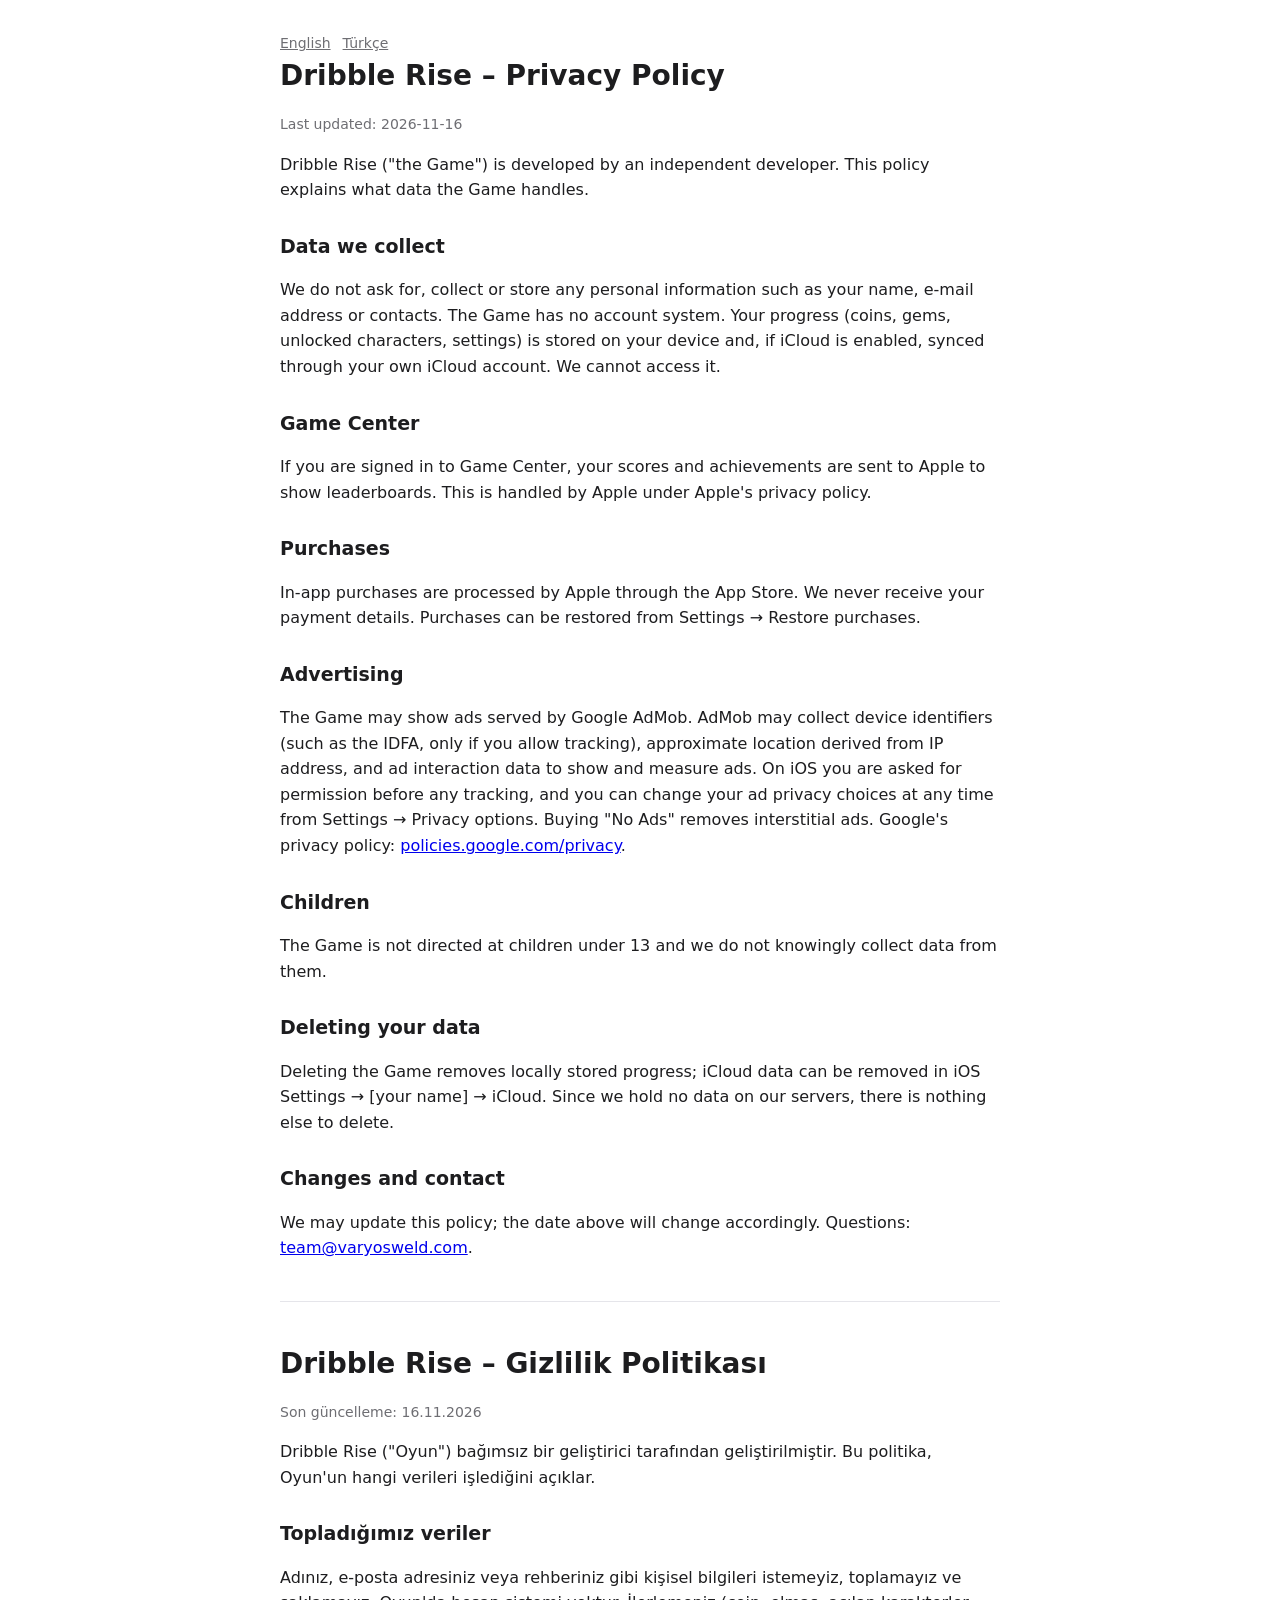
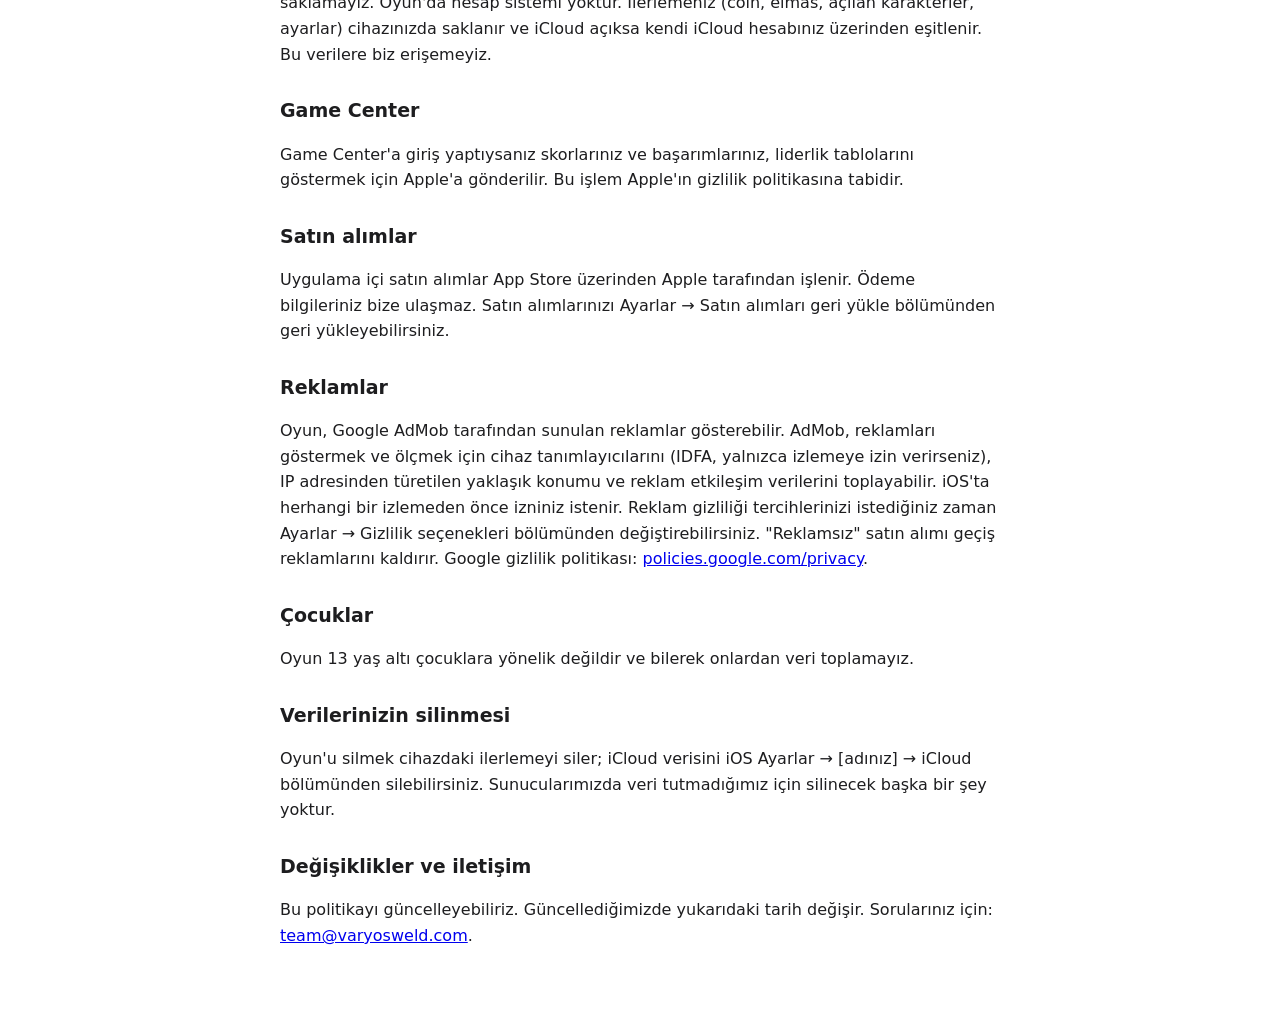
==== dribble-rise/privacy/index.html @ df45b919 "Dribble Rise privacy policy Co-Authored-By: Claude Opus 5.5 <noreply@anthropic.com>" ====
<!doctype html>
<html lang="en">
<head>
<meta charset="utf-8">
<meta name="viewport" content="width=device-width, initial-scale=1">
<title>Dribble Rise – Privacy Policy</title>
<style>
  :root { --bg:#fff; --fg:#1d1d1f; --muted:#6e6e73; --line:#e5e5ea; }
  @media (prefers-color-scheme: dark) { :root { --bg:#111; --fg:#f2f2f7; --muted:#a1a1a6; --line:#2c2c2e; } }
  body { margin:0; background:var(--bg); color:var(--fg); font:16px/1.6 -apple-system, system-ui, sans-serif; }
  main { max-width:720px; margin:0 auto; padding:32px 16px 64px; }
  h1 { font-size:28px; margin:0 0 4px; } h2 { font-size:19px; margin:28px 0 6px; }
  .muted { color:var(--muted); font-size:14px; } hr { border:0; border-top:1px solid var(--line); margin:40px 0; }
  nav a { color:inherit; margin-right:12px; }
</style>
</head>
<body>
<main>
<nav class="muted"><a href="#en">English</a><a href="#tr">Türkçe</a></nav>

<section id="en">
<h1>Dribble Rise – Privacy Policy</h1>
<p class="muted">Last updated: 2026-11-16</p>
<p>Dribble Rise ("the Game") is developed by an independent developer. This policy explains what data the Game handles.</p>
<h2>Data we collect</h2>
<p>We do not ask for, collect or store any personal information such as your name, e-mail address or contacts. The Game has no account system. Your progress (coins, gems, unlocked characters, settings) is stored on your device and, if iCloud is enabled, synced through your own iCloud account. We cannot access it.</p>
<h2>Game Center</h2>
<p>If you are signed in to Game Center, your scores and achievements are sent to Apple to show leaderboards. This is handled by Apple under Apple's privacy policy.</p>
<h2>Purchases</h2>
<p>In-app purchases are processed by Apple through the App Store. We never receive your payment details. Purchases can be restored from Settings → Restore purchases.</p>
<h2>Advertising</h2>
<p>The Game may show ads served by Google AdMob. AdMob may collect device identifiers (such as the IDFA, only if you allow tracking), approximate location derived from IP address, and ad interaction data to show and measure ads. On iOS you are asked for permission before any tracking, and you can change your ad privacy choices at any time from Settings → Privacy options. Buying "No Ads" removes interstitial ads. Google's privacy policy: <a href="https://policies.google.com/privacy">policies.google.com/privacy</a>.</p>
<h2>Children</h2>
<p>The Game is not directed at children under 13 and we do not knowingly collect data from them.</p>
<h2>Deleting your data</h2>
<p>Deleting the Game removes locally stored progress; iCloud data can be removed in iOS Settings → [your name] → iCloud. Since we hold no data on our servers, there is nothing else to delete.</p>
<h2>Changes and contact</h2>
<p>We may update this policy; the date above will change accordingly. Questions: <span id="contact-en"><a href="mailto:team@varyosweld.com">team@varyosweld.com</a></span>.</p>
</section>

<hr>

<section id="tr">
<h1>Dribble Rise – Gizlilik Politikası</h1>
<p class="muted">Son güncelleme: 16.11.2026</p>
<p>Dribble Rise ("Oyun") bağımsız bir geliştirici tarafından geliştirilmiştir. Bu politika, Oyun'un hangi verileri işlediğini açıklar.</p>
<h2>Topladığımız veriler</h2>
<p>Adınız, e-posta adresiniz veya rehberiniz gibi kişisel bilgileri istemeyiz, toplamayız ve saklamayız. Oyun'da hesap sistemi yoktur. İlerlemeniz (coin, elmas, açılan karakterler, ayarlar) cihazınızda saklanır ve iCloud açıksa kendi iCloud hesabınız üzerinden eşitlenir. Bu verilere biz erişemeyiz.</p>
<h2>Game Center</h2>
<p>Game Center'a giriş yaptıysanız skorlarınız ve başarımlarınız, liderlik tablolarını göstermek için Apple'a gönderilir. Bu işlem Apple'ın gizlilik politikasına tabidir.</p>
<h2>Satın alımlar</h2>
<p>Uygulama içi satın alımlar App Store üzerinden Apple tarafından işlenir. Ödeme bilgileriniz bize ulaşmaz. Satın alımlarınızı Ayarlar → Satın alımları geri yükle bölümünden geri yükleyebilirsiniz.</p>
<h2>Reklamlar</h2>
<p>Oyun, Google AdMob tarafından sunulan reklamlar gösterebilir. AdMob, reklamları göstermek ve ölçmek için cihaz tanımlayıcılarını (IDFA, yalnızca izlemeye izin verirseniz), IP adresinden türetilen yaklaşık konumu ve reklam etkileşim verilerini toplayabilir. iOS'ta herhangi bir izlemeden önce izniniz istenir. Reklam gizliliği tercihlerinizi istediğiniz zaman Ayarlar → Gizlilik seçenekleri bölümünden değiştirebilirsiniz. "Reklamsız" satın alımı geçiş reklamlarını kaldırır. Google gizlilik politikası: <a href="https://policies.google.com/privacy">policies.google.com/privacy</a>.</p>
<h2>Çocuklar</h2>
<p>Oyun 13 yaş altı çocuklara yönelik değildir ve bilerek onlardan veri toplamayız.</p>
<h2>Verilerinizin silinmesi</h2>
<p>Oyun'u silmek cihazdaki ilerlemeyi siler; iCloud verisini iOS Ayarlar → [adınız] → iCloud bölümünden silebilirsiniz. Sunucularımızda veri tutmadığımız için silinecek başka bir şey yoktur.</p>
<h2>Değişiklikler ve iletişim</h2>
<p>Bu politikayı güncelleyebiliriz. Güncellediğimizde yukarıdaki tarih değişir. Sorularınız için: <span id="contact-tr"><a href="mailto:team@varyosweld.com">team@varyosweld.com</a></span>.</p>
</section>
</main>
</body>
</html>
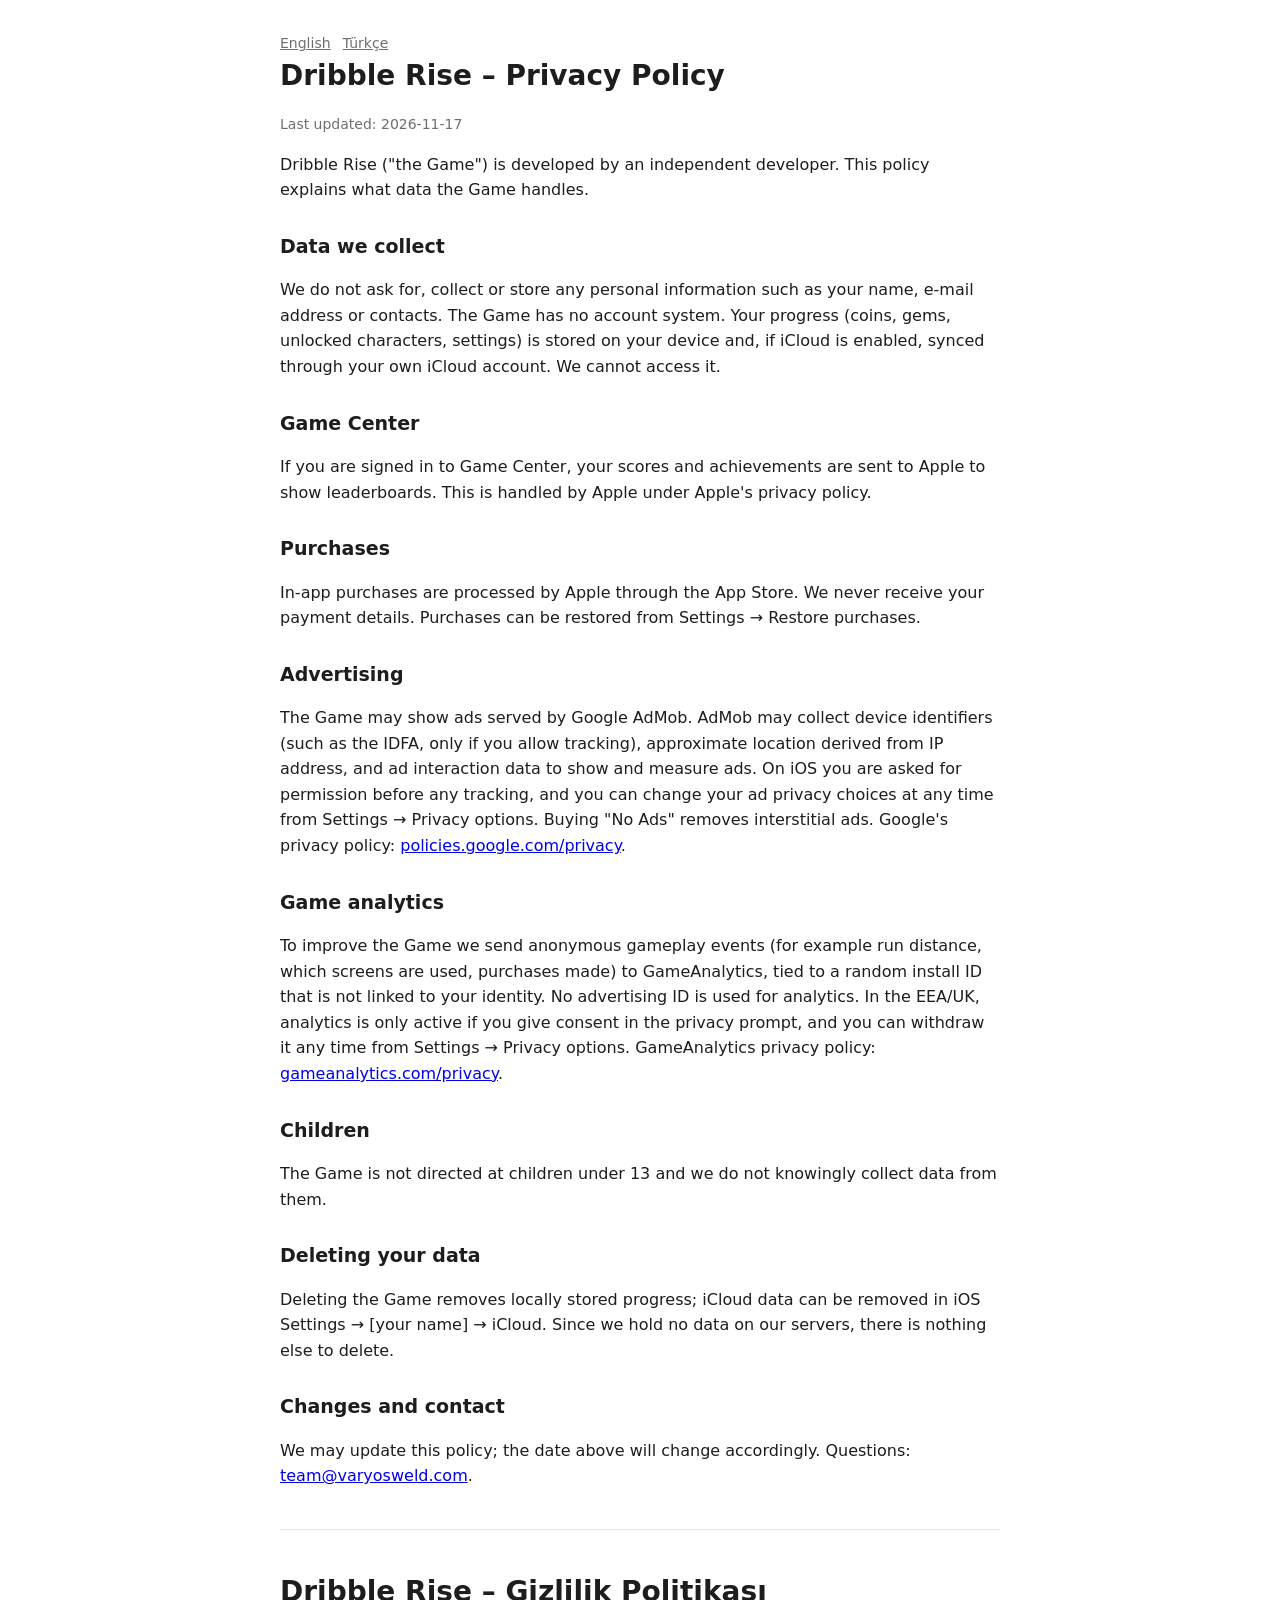
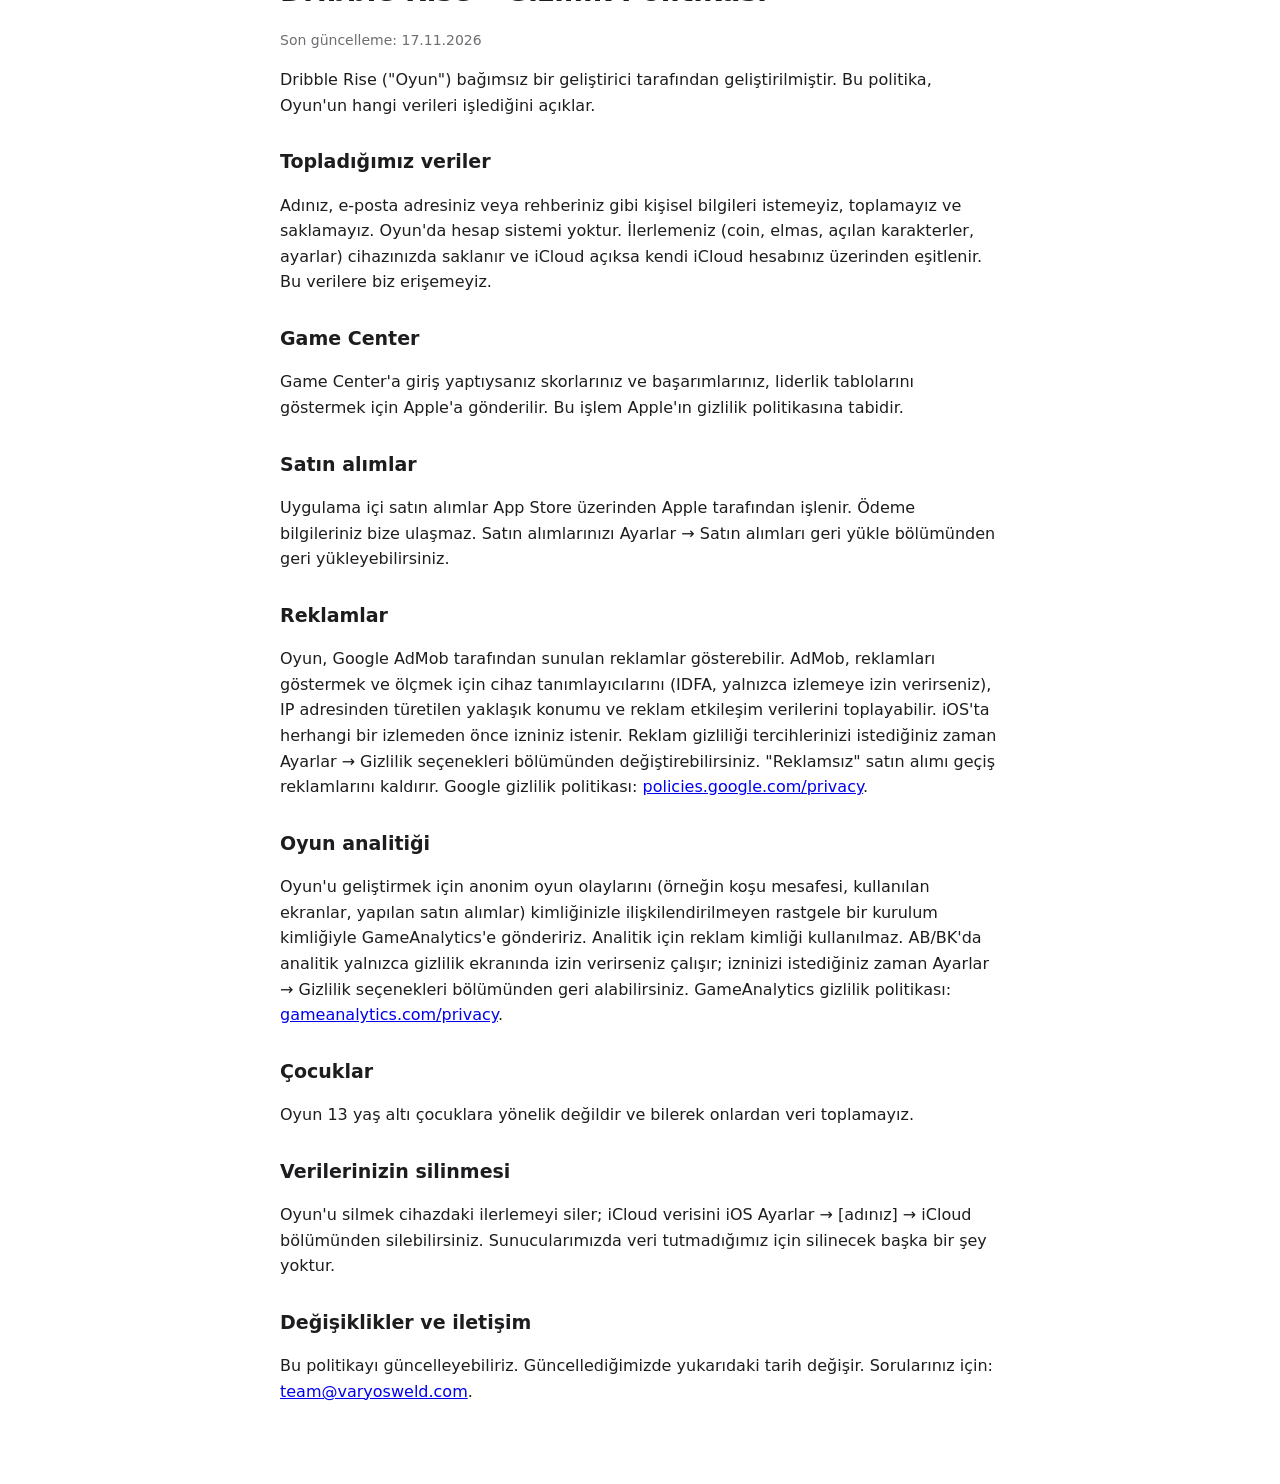
==== commit da4f0fa7: "Dribble Rise privacy: GameAnalytics section Co-Authored-By: Claude Opus 5.5 <noreply@anthropic.com>" ====
--- a/dribble-rise/privacy/index.html
+++ b/dribble-rise/privacy/index.html
@@ -20,7 +20,7 @@
 
 <section id="en">
 <h1>Dribble Rise – Privacy Policy</h1>
-<p class="muted">Last updated: 2026-11-16</p>
+<p class="muted">Last updated: 2026-11-17</p>
 <p>Dribble Rise ("the Game") is developed by an independent developer. This policy explains what data the Game handles.</p>
 <h2>Data we collect</h2>
 <p>We do not ask for, collect or store any personal information such as your name, e-mail address or contacts. The Game has no account system. Your progress (coins, gems, unlocked characters, settings) is stored on your device and, if iCloud is enabled, synced through your own iCloud account. We cannot access it.</p>
@@ -30,6 +30,8 @@
 <p>In-app purchases are processed by Apple through the App Store. We never receive your payment details. Purchases can be restored from Settings → Restore purchases.</p>
 <h2>Advertising</h2>
 <p>The Game may show ads served by Google AdMob. AdMob may collect device identifiers (such as the IDFA, only if you allow tracking), approximate location derived from IP address, and ad interaction data to show and measure ads. On iOS you are asked for permission before any tracking, and you can change your ad privacy choices at any time from Settings → Privacy options. Buying "No Ads" removes interstitial ads. Google's privacy policy: <a href="https://policies.google.com/privacy">policies.google.com/privacy</a>.</p>
+<h2>Game analytics</h2>
+<p>To improve the Game we send anonymous gameplay events (for example run distance, which screens are used, purchases made) to GameAnalytics, tied to a random install ID that is not linked to your identity. No advertising ID is used for analytics. In the EEA/UK, analytics is only active if you give consent in the privacy prompt, and you can withdraw it any time from Settings → Privacy options. GameAnalytics privacy policy: <a href="https://gameanalytics.com/privacy">gameanalytics.com/privacy</a>.</p>
 <h2>Children</h2>
 <p>The Game is not directed at children under 13 and we do not knowingly collect data from them.</p>
 <h2>Deleting your data</h2>
@@ -42,7 +44,7 @@
 
 <section id="tr">
 <h1>Dribble Rise – Gizlilik Politikası</h1>
-<p class="muted">Son güncelleme: 16.11.2026</p>
+<p class="muted">Son güncelleme: 17.11.2026</p>
 <p>Dribble Rise ("Oyun") bağımsız bir geliştirici tarafından geliştirilmiştir. Bu politika, Oyun'un hangi verileri işlediğini açıklar.</p>
 <h2>Topladığımız veriler</h2>
 <p>Adınız, e-posta adresiniz veya rehberiniz gibi kişisel bilgileri istemeyiz, toplamayız ve saklamayız. Oyun'da hesap sistemi yoktur. İlerlemeniz (coin, elmas, açılan karakterler, ayarlar) cihazınızda saklanır ve iCloud açıksa kendi iCloud hesabınız üzerinden eşitlenir. Bu verilere biz erişemeyiz.</p>
@@ -52,6 +54,8 @@
 <p>Uygulama içi satın alımlar App Store üzerinden Apple tarafından işlenir. Ödeme bilgileriniz bize ulaşmaz. Satın alımlarınızı Ayarlar → Satın alımları geri yükle bölümünden geri yükleyebilirsiniz.</p>
 <h2>Reklamlar</h2>
 <p>Oyun, Google AdMob tarafından sunulan reklamlar gösterebilir. AdMob, reklamları göstermek ve ölçmek için cihaz tanımlayıcılarını (IDFA, yalnızca izlemeye izin verirseniz), IP adresinden türetilen yaklaşık konumu ve reklam etkileşim verilerini toplayabilir. iOS'ta herhangi bir izlemeden önce izniniz istenir. Reklam gizliliği tercihlerinizi istediğiniz zaman Ayarlar → Gizlilik seçenekleri bölümünden değiştirebilirsiniz. "Reklamsız" satın alımı geçiş reklamlarını kaldırır. Google gizlilik politikası: <a href="https://policies.google.com/privacy">policies.google.com/privacy</a>.</p>
+<h2>Oyun analitiği</h2>
+<p>Oyun'u geliştirmek için anonim oyun olaylarını (örneğin koşu mesafesi, kullanılan ekranlar, yapılan satın alımlar) kimliğinizle ilişkilendirilmeyen rastgele bir kurulum kimliğiyle GameAnalytics'e göndeririz. Analitik için reklam kimliği kullanılmaz. AB/BK'da analitik yalnızca gizlilik ekranında izin verirseniz çalışır; izninizi istediğiniz zaman Ayarlar → Gizlilik seçenekleri bölümünden geri alabilirsiniz. GameAnalytics gizlilik politikası: <a href="https://gameanalytics.com/privacy">gameanalytics.com/privacy</a>.</p>
 <h2>Çocuklar</h2>
 <p>Oyun 13 yaş altı çocuklara yönelik değildir ve bilerek onlardan veri toplamayız.</p>
 <h2>Verilerinizin silinmesi</h2>
